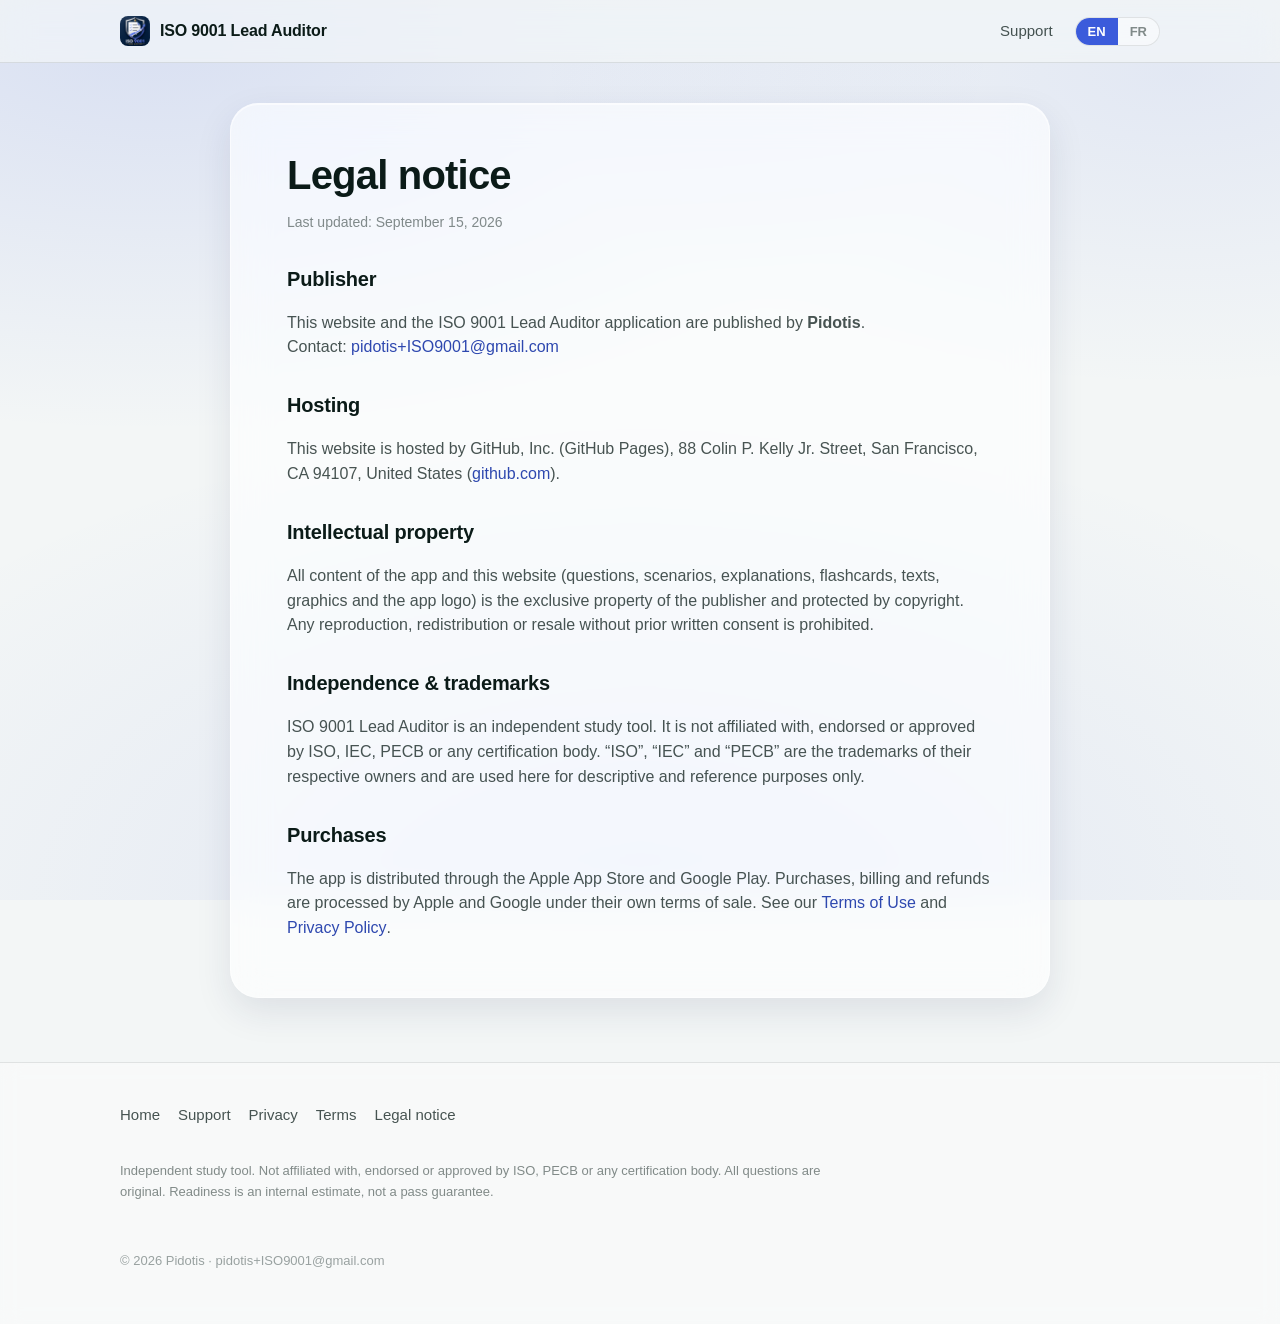
==== legal.html @ 1300ef73 "site: publication depuis ISO-9001-Lead-Auditor@23618d5 Co-Authored-By: Claude Opus 5 (1M context) <n" ====
<!DOCTYPE html>
<html lang="en" data-lang="en">
  <head>
    <meta charset="utf-8" />
    <meta name="viewport" content="width=device-width, initial-scale=1" />
    <title>Legal notice · ISO 9001 Lead Auditor</title>
    <meta
      name="description"
      content="Legal notice / mentions légales for ISO 9001 Lead Auditor by Pidotis."
    />
    <link rel="icon" type="image/png" href="assets/favicon.png" />
    <meta name="theme-color" content="#F3F6F6" />
    <script>
      (function () {
        try {
          var s = localStorage.getItem("i9001-lang");
          var l =
            s === "en" || s === "fr"
              ? s
              : (navigator.language || "en").toLowerCase().indexOf("fr") === 0
              ? "fr"
              : "en";
          document.documentElement.setAttribute("data-lang", l);
          document.documentElement.setAttribute("lang", l);
        } catch (e) {}
      })();
    </script>
    <link rel="stylesheet" href="styles.css" />
  </head>
  <body>
    <header class="nav">
      <div class="wrap nav-inner">
        <a class="brand" href="index.html">
          <img src="assets/logo.png" alt="" />
          <span>ISO 9001 Lead Auditor</span>
        </a>
        <nav class="nav-links">
          <a href="support.html"
            ><span class="lang-en">Support</span
            ><span class="lang-fr">Aide</span></a
          >
          <div class="lang-toggle" role="group" aria-label="Language">
            <button type="button" data-set="en">EN</button>
            <button type="button" data-set="fr">FR</button>
          </div>
        </nav>
      </div>
    </header>

    <main class="wrap doc">
      <article class="glass doc-card">
        <h1>
          <span class="lang-en">Legal notice</span
          ><span class="lang-fr">Mentions légales</span>
        </h1>
        <p class="updated">
          <span class="lang-en">Last updated: September 15, 2026</span
          ><span class="lang-fr">Dernière mise à jour&nbsp;: 15 septembre 2026</span>
        </p>

        <!-- EN -->
        <div class="lang-en">
          <h2>Publisher</h2>
          <p>
            This website and the ISO 9001 Lead Auditor application are published
            by <strong>Pidotis</strong>.<br />
            Contact:
            <a href="mailto:pidotis+ISO9001@gmail.com"
              >pidotis+ISO9001@gmail.com</a
            >
          </p>
          <h2>Hosting</h2>
          <p>
            This website is hosted by GitHub, Inc. (GitHub Pages), 88 Colin P.
            Kelly Jr. Street, San Francisco, CA 94107, United States
            (<a href="https://github.com" rel="noopener">github.com</a>).
          </p>
          <h2>Intellectual property</h2>
          <p>
            All content of the app and this website (questions, scenarios,
            explanations, flashcards, texts, graphics and the app logo) is the
            exclusive property of the publisher and protected by copyright. Any
            reproduction, redistribution or resale without prior written consent
            is prohibited.
          </p>
          <h2>Independence &amp; trademarks</h2>
          <p>
            ISO 9001 Lead Auditor is an independent study tool. It is not
            affiliated with, endorsed or approved by ISO, IEC, PECB or any
            certification body. “ISO”, “IEC” and “PECB” are the trademarks of
            their respective owners and are used here for descriptive and
            reference purposes only.
          </p>
          <h2>Purchases</h2>
          <p>
            The app is distributed through the Apple App Store and Google Play.
            Purchases, billing and refunds are processed by Apple and Google under
            their own terms of sale. See our
            <a href="terms.html">Terms of Use</a> and
            <a href="privacy.html">Privacy Policy</a>.
          </p>
        </div>

        <!-- FR -->
        <div class="lang-fr">
          <h2>Éditeur</h2>
          <p>
            Ce site et l’application ISO 9001 Lead Auditor sont édités par
            <strong>Pidotis</strong>.<br />
            Contact&nbsp;:
            <a href="mailto:pidotis+ISO9001@gmail.com"
              >pidotis+ISO9001@gmail.com</a
            >
          </p>
          <h2>Hébergement</h2>
          <p>
            Ce site est hébergé par GitHub, Inc. (GitHub Pages), 88 Colin P. Kelly
            Jr. Street, San Francisco, CA 94107, États-Unis
            (<a href="https://github.com" rel="noopener">github.com</a>).
          </p>
          <h2>Propriété intellectuelle</h2>
          <p>
            L’ensemble du contenu de l’app et de ce site (questions, scénarios,
            explications, flashcards, textes, graphismes et logo de l’app) est la
            propriété exclusive de l’éditeur et protégé par le droit d’auteur.
            Toute reproduction, redistribution ou revente sans accord écrit
            préalable est interdite.
          </p>
          <h2>Indépendance &amp; marques</h2>
          <p>
            ISO 9001 Lead Auditor est un outil d’étude indépendant. Il n’est ni
            affilié à ISO, à l’IEC ou à PECB, ni approuvé par ces organismes ou
            par un organisme de certification. «&nbsp;ISO&nbsp;», «&nbsp;IEC&nbsp;»
            et «&nbsp;PECB&nbsp;» sont les marques de leurs détenteurs respectifs
            et ne sont utilisées ici qu’à des fins descriptives et de référence.
          </p>
          <h2>Achats</h2>
          <p>
            L’app est distribuée via l’App Store d’Apple et Google Play. Les
            achats, la facturation et les remboursements sont traités par Apple et
            Google selon leurs propres conditions de vente. Voir nos
            <a href="terms.html">conditions d’utilisation</a> et notre
            <a href="privacy.html">politique de confidentialité</a>.
          </p>
        </div>
      </article>
    </main>

    <footer class="footer">
      <div class="wrap footer-inner">
        <div class="footer-links">
          <a href="index.html"
            ><span class="lang-en">Home</span
            ><span class="lang-fr">Accueil</span></a
          >
          <a href="support.html"
            ><span class="lang-en">Support</span
            ><span class="lang-fr">Aide</span></a
          >
          <a href="privacy.html"
            ><span class="lang-en">Privacy</span
            ><span class="lang-fr">Confidentialité</span></a
          >
          <a href="terms.html"
            ><span class="lang-en">Terms</span
            ><span class="lang-fr">Conditions</span></a
          >
          <a href="legal.html"
            ><span class="lang-en">Legal notice</span
            ><span class="lang-fr">Mentions légales</span></a
          >
        </div>
        <p class="disclaimer">
          <span class="lang-en"
            >Independent study tool. Not affiliated with, endorsed or approved by
            ISO, PECB or any certification body. All questions are original.
            Readiness is an internal estimate, not a pass guarantee.</span
          ><span class="lang-fr"
            >Outil d’étude indépendant. Non affilié à ISO, PECB ni à aucun
            organisme de certification. Toutes les questions sont originales. La
            préparation est une estimation interne, pas une garantie de
            réussite.</span
          >
        </p>
        <p class="copy">© 2026 Pidotis · pidotis+ISO9001@gmail.com</p>
      </div>
    </footer>
    <script src="app.js"></script>
  </body>
</html>
---- styles.css ----
/* ISO 9001 Lead Auditor : site vitrine. Liquid Glass, palette de app. */

:root {
  --accent: #3B5BDB;
  --deep-teal: #2E48AF;
  --ink: #0b1b18;
  --ink75: rgba(11, 27, 24, 0.75);
  --ink60: rgba(11, 27, 24, 0.6);
  --ink50: rgba(11, 27, 24, 0.5);
  --ink40: rgba(11, 27, 24, 0.4);
  --hairline: rgba(11, 27, 24, 0.1);
  --bg: #f3f6f6;
  --white: #ffffff;
  --radius-lg: 28px;
  --radius-md: 20px;
  --radius-sm: 14px;
  --maxw: 1080px;
  --shadow-card: 0 14px 36px rgba(30, 40, 82, 0.1);
  --shadow-row: 0 6px 20px rgba(30, 40, 82, 0.07);
  --shadow-primary: 0 12px 28px rgba(59, 91, 219, 0.35);
  font-synthesis: none;
  -webkit-text-size-adjust: 100%;
}

* {
  box-sizing: border-box;
}

html {
  scroll-behavior: smooth;
}

body {
  margin: 0;
  min-height: 100vh;
  color: var(--ink);
  background: var(--bg);
  font-family: -apple-system, BlinkMacSystemFont, "Segoe UI", Roboto, Helvetica,
    Arial, sans-serif;
  line-height: 1.55;
  -webkit-font-smoothing: antialiased;
  text-rendering: optimizeLegibility;
}

/* Fond ambiant : 3 gradients radiaux, fixe. */
body::before {
  content: "";
  position: fixed;
  inset: 0;
  z-index: -1;
  background:
    radial-gradient(120% 80% at 12% 4%, rgba(59, 91, 219, 0.14), transparent 55%),
    radial-gradient(100% 70% at 92% 8%, rgba(59, 91, 219, 0.09), transparent 50%),
    radial-gradient(120% 90% at 50% 100%, rgba(19, 56, 204, 0.08), transparent 60%),
    var(--bg);
}

/* Bascule de langue : masque la langue inactive. */
html[data-lang="en"] .lang-fr,
html[data-lang="fr"] .lang-en {
  display: none !important;
}

a {
  color: var(--deep-teal);
  text-decoration: none;
}
a:hover {
  text-decoration: underline;
}

img {
  max-width: 100%;
  display: block;
}

/* ---------- Layout ---------- */

.wrap {
  width: 100%;
  max-width: var(--maxw);
  margin: 0 auto;
  /* Horizontal uniquement : évite d'écraser le padding vertical des
     <section> qui portent aussi la classe .wrap. */
  padding-left: 20px;
  padding-right: 20px;
}

section {
  padding-top: 64px;
  padding-bottom: 64px;
}

/* ---------- Surfaces givrées ---------- */

.glass {
  background: rgba(255, 255, 255, 0.62);
  -webkit-backdrop-filter: saturate(160%) blur(18px);
  backdrop-filter: saturate(160%) blur(18px);
  border: 1px solid rgba(255, 255, 255, 0.55);
  box-shadow: var(--shadow-card), inset 0 1px 0 rgba(255, 255, 255, 0.6);
  border-radius: var(--radius-lg);
}

/* ---------- Header ---------- */

.nav {
  position: sticky;
  top: 0;
  z-index: 50;
  background: rgba(243, 246, 246, 0.72);
  -webkit-backdrop-filter: saturate(160%) blur(16px);
  backdrop-filter: saturate(160%) blur(16px);
  border-bottom: 1px solid var(--hairline);
}
.nav-inner {
  display: flex;
  align-items: center;
  justify-content: space-between;
  gap: 16px;
  height: 62px;
}
.brand {
  display: flex;
  align-items: center;
  gap: 10px;
  font-weight: 700;
  letter-spacing: -0.01em;
  color: var(--ink);
}
.brand:hover {
  text-decoration: none;
}
.brand img {
  width: 30px;
  height: 30px;
  border-radius: 8px;
}
.nav-links {
  display: flex;
  align-items: center;
  gap: 22px;
}
.nav-links a {
  color: var(--ink75);
  font-size: 15px;
  font-weight: 500;
}
.nav-links a:hover {
  color: var(--ink);
  text-decoration: none;
}

.lang-toggle {
  display: inline-flex;
  border: 1px solid var(--hairline);
  border-radius: 999px;
  overflow: hidden;
  background: rgba(255, 255, 255, 0.5);
}
.lang-toggle button {
  appearance: none;
  border: 0;
  background: transparent;
  padding: 6px 12px;
  font-size: 13px;
  font-weight: 600;
  color: var(--ink50);
  cursor: pointer;
}
.lang-toggle button[aria-pressed="true"] {
  background: var(--accent);
  color: #fff;
}

/* ---------- Hero ---------- */

.hero {
  padding-top: 72px;
  padding-bottom: 48px;
}
.hero h1 {
  font-size: clamp(34px, 6vw, 56px);
  line-height: 1.05;
  letter-spacing: -0.02em;
  margin: 18px 0 16px;
  font-weight: 800;
}
.hero .lede {
  font-size: clamp(17px, 2.4vw, 21px);
  color: var(--ink75);
  max-width: 620px;
  margin: 0 0 28px;
}
.eyebrow {
  display: inline-flex;
  align-items: center;
  gap: 8px;
  font-size: 13px;
  font-weight: 600;
  letter-spacing: 0.02em;
  text-transform: uppercase;
  color: var(--deep-teal);
  background: rgba(59, 91, 219, 0.12);
  padding: 6px 12px;
  border-radius: 999px;
}

.cta-row {
  display: flex;
  flex-wrap: wrap;
  gap: 12px;
  align-items: center;
}
.badge {
  display: inline-flex;
  align-items: center;
  gap: 10px;
  padding: 12px 18px;
  border-radius: var(--radius-sm);
  background: var(--ink);
  color: #fff;
  font-weight: 600;
  box-shadow: var(--shadow-row);
}
.badge small {
  display: block;
  font-size: 10px;
  font-weight: 500;
  opacity: 0.7;
  letter-spacing: 0.04em;
  text-transform: uppercase;
}
.badge span {
  font-size: 16px;
}
.badge[aria-disabled="true"] {
  opacity: 0.55;
  cursor: default;
}
a.badge:hover {
  text-decoration: none;
  transform: translateY(-1px);
  box-shadow: var(--shadow-card);
}
.pill-note {
  font-size: 13px;
  color: var(--ink50);
}

/* ---------- Features ---------- */

.grid {
  display: grid;
  gap: 18px;
  grid-template-columns: repeat(auto-fit, minmax(250px, 1fr));
}
.card {
  padding: 24px;
}
.card .ic {
  width: 40px;
  height: 40px;
  border-radius: 12px;
  display: grid;
  place-items: center;
  background: rgba(59, 91, 219, 0.14);
  font-size: 20px;
  margin-bottom: 14px;
}
.card h3 {
  margin: 0 0 6px;
  font-size: 18px;
  letter-spacing: -0.01em;
}
.card p {
  margin: 0;
  color: var(--ink60);
  font-size: 15px;
}

.section-head {
  text-align: center;
  max-width: 640px;
  margin: 0 auto 36px;
}
.section-head h2 {
  font-size: clamp(26px, 4vw, 36px);
  letter-spacing: -0.02em;
  margin: 0 0 10px;
}
.section-head p {
  color: var(--ink60);
  margin: 0;
  font-size: 17px;
}

/* Listes Gratuit / Premium */
.card ul {
  margin: 10px 0 0;
  padding-left: 20px;
  color: var(--ink60);
  font-size: 15px;
}
.card li + li {
  margin-top: 6px;
}

/* ---------- Legal / prose pages ---------- */

.doc {
  padding-top: 40px;
  padding-bottom: 24px;
}
.doc-card {
  padding: 40px clamp(24px, 5vw, 56px);
  margin: 0 auto;
  max-width: 820px;
}
.doc h1 {
  font-size: clamp(28px, 5vw, 40px);
  letter-spacing: -0.02em;
  margin: 0 0 6px;
}
.doc .updated {
  color: var(--ink50);
  font-size: 14px;
  margin: 0 0 28px;
}
.doc h2 {
  font-size: 20px;
  letter-spacing: -0.01em;
  margin: 30px 0 8px;
}
.doc h3 {
  font-size: 16px;
  margin: 22px 0 4px;
}
.doc p,
.doc li {
  color: var(--ink75);
  font-size: 16px;
}
.doc ul {
  padding-left: 20px;
}
.doc a {
  font-weight: 500;
}

/* ---------- FAQ ---------- */
.faq {
  max-width: 780px;
  margin: 0 auto;
}
.faq details {
  padding: 4px 22px;
  margin-bottom: 12px;
}
.faq summary {
  cursor: pointer;
  list-style: none;
  padding: 16px 0;
  font-weight: 600;
  font-size: 17px;
  display: flex;
  justify-content: space-between;
  align-items: center;
  gap: 12px;
}
.faq summary::-webkit-details-marker {
  display: none;
}
.faq summary::after {
  content: "+";
  color: var(--accent);
  font-size: 22px;
  font-weight: 400;
}
.faq details[open] summary::after {
  content: "\2013";
}
.faq details > *:not(summary) {
  color: var(--ink60);
  padding-bottom: 16px;
  margin: 0;
  font-size: 15px;
}

/* ---------- Contact ---------- */
.contact-card {
  text-align: center;
  padding: 40px;
  max-width: 560px;
  margin: 0 auto;
}
.contact-card .mail {
  font-size: clamp(18px, 3vw, 24px);
  font-weight: 700;
  color: var(--deep-teal);
  word-break: break-all;
}

/* ---------- Footer ---------- */

.footer {
  margin-top: 40px;
  border-top: 1px solid var(--hairline);
  background: rgba(255, 255, 255, 0.4);
  -webkit-backdrop-filter: blur(10px);
  backdrop-filter: blur(10px);
}
.footer-inner {
  padding-top: 40px;
  padding-bottom: 40px;
  display: grid;
  gap: 22px;
}
.footer-links {
  display: flex;
  flex-wrap: wrap;
  gap: 18px;
}
.footer-links a {
  color: var(--ink75);
  font-size: 15px;
}
.disclaimer {
  color: var(--ink50);
  font-size: 13px;
  max-width: 720px;
  line-height: 1.6;
}
.copy {
  color: var(--ink40);
  font-size: 13px;
}

/* ---------- Utilities ---------- */
.center {
  text-align: center;
}
.mt0 {
  margin-top: 0;
}
hr.rule {
  border: 0;
  border-top: 1px solid var(--hairline);
  margin: 28px 0;
}

@media (max-width: 640px) {
  .nav-links {
    gap: 14px;
  }
  .nav-links a.hide-sm {
    display: none;
  }
  section {
    padding-top: 48px;
    padding-bottom: 48px;
  }
}
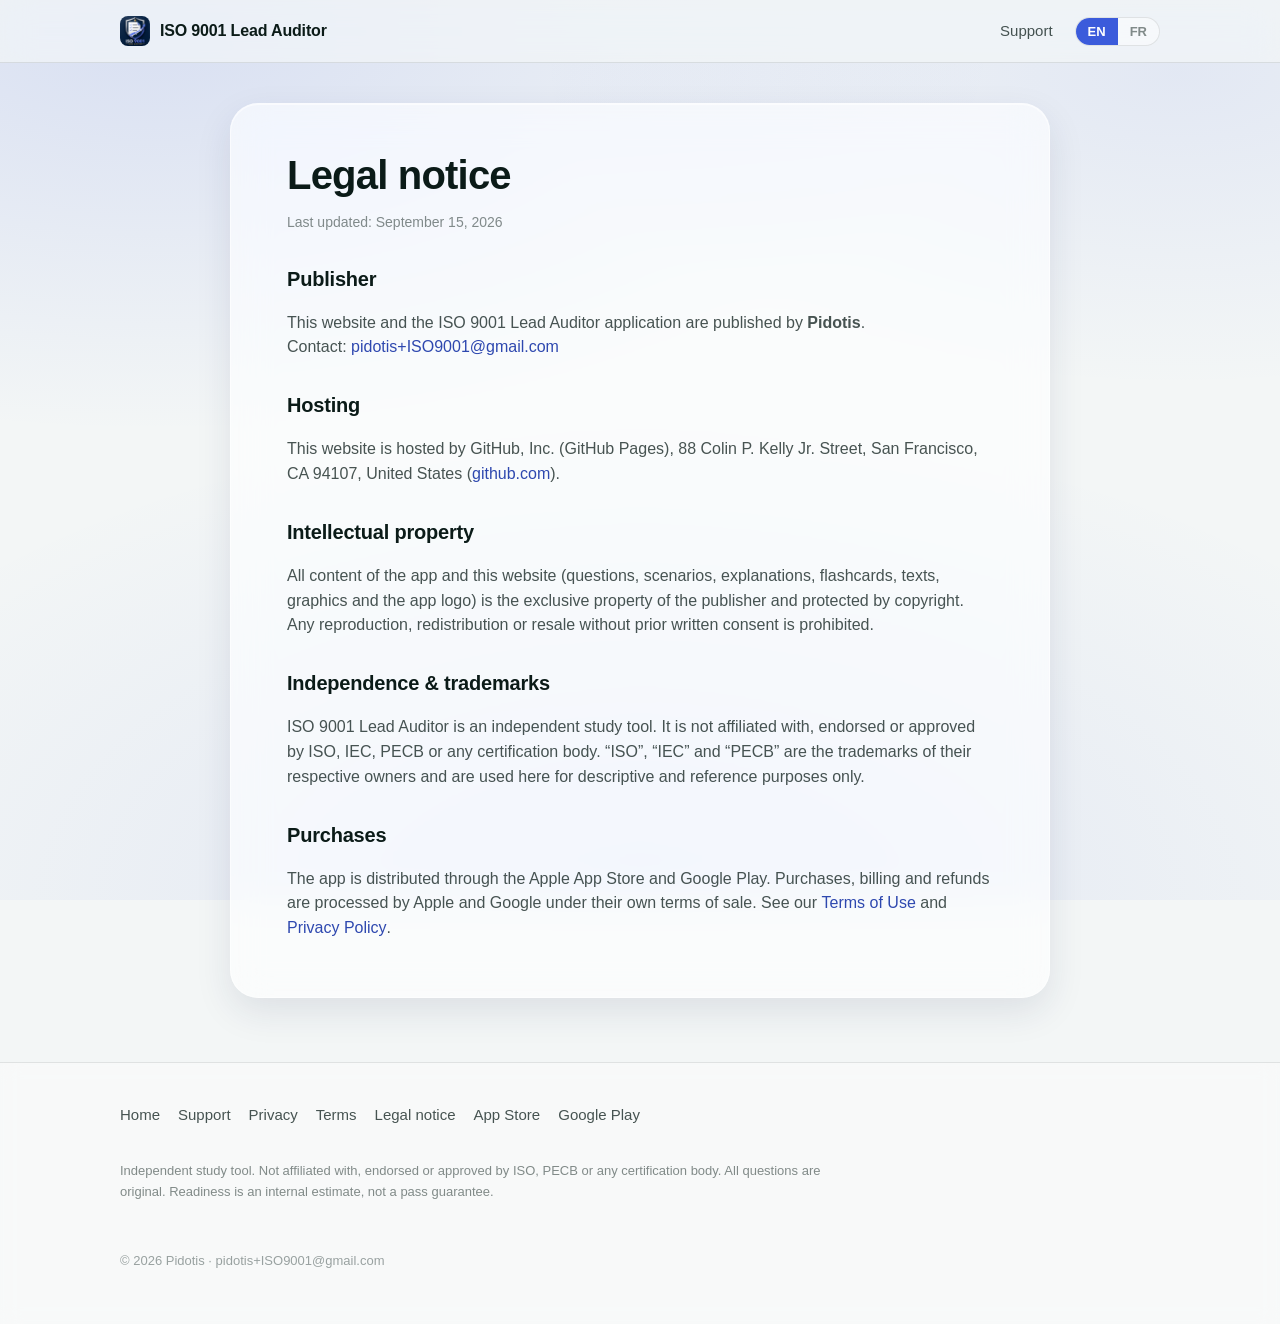
==== commit 6d16dea6: "site: publication depuis ISO-9001-Lead-Auditor@719010f Co-Authored-By: Claude Opus 5 (1M context) <n" ====
--- a/legal.html
+++ b/legal.html
@@ -169,6 +169,18 @@
             ><span class="lang-en">Legal notice</span
             ><span class="lang-fr">Mentions légales</span></a
           >
+          <a
+            href="https://apps.apple.com/app/id6814967364"
+            target="_blank"
+            rel="noopener noreferrer"
+            >App Store</a
+          >
+          <a
+            href="https://play.google.com/store/apps/details?id=com.pidotis.iso9001"
+            target="_blank"
+            rel="noopener noreferrer"
+            >Google Play</a
+          >
         </div>
         <p class="disclaimer">
           <span class="lang-en"
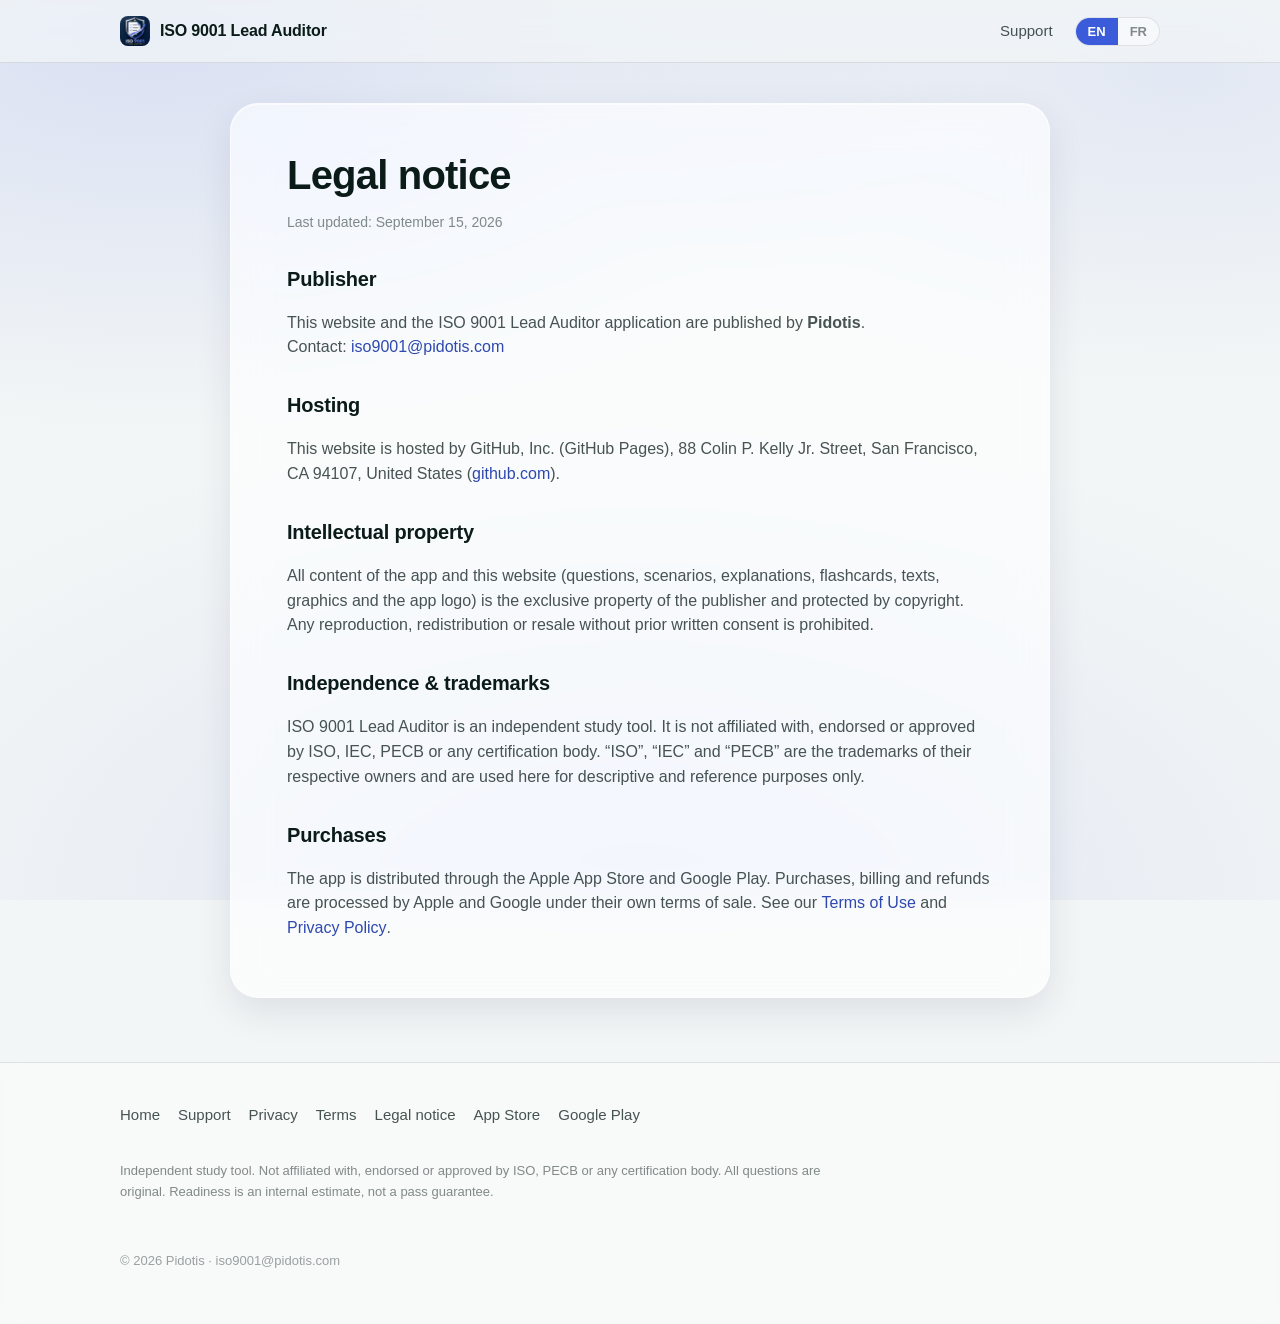
==== commit 604e0dee: "site: publication depuis ISO-9001-Lead-Auditor@29164b7 Co-Authored-By: Claude Opus 5 (1M context) <n" ====
--- a/legal.html
+++ b/legal.html
@@ -65,8 +65,8 @@
             This website and the ISO 9001 Lead Auditor application are published
             by <strong>Pidotis</strong>.<br />
             Contact:
-            <a href="mailto:pidotis+ISO9001@gmail.com"
-              >pidotis+ISO9001@gmail.com</a
+            <a href="mailto:iso9001@pidotis.com"
+              >iso9001@pidotis.com</a
             >
           </p>
           <h2>Hosting</h2>
@@ -108,8 +108,8 @@
             Ce site et l’application ISO 9001 Lead Auditor sont édités par
             <strong>Pidotis</strong>.<br />
             Contact&nbsp;:
-            <a href="mailto:pidotis+ISO9001@gmail.com"
-              >pidotis+ISO9001@gmail.com</a
+            <a href="mailto:iso9001@pidotis.com"
+              >iso9001@pidotis.com</a
             >
           </p>
           <h2>Hébergement</h2>
@@ -194,7 +194,7 @@
             réussite.</span
           >
         </p>
-        <p class="copy">© 2026 Pidotis · pidotis+ISO9001@gmail.com</p>
+        <p class="copy">© 2026 Pidotis · iso9001@pidotis.com</p>
       </div>
     </footer>
     <script src="app.js"></script>
